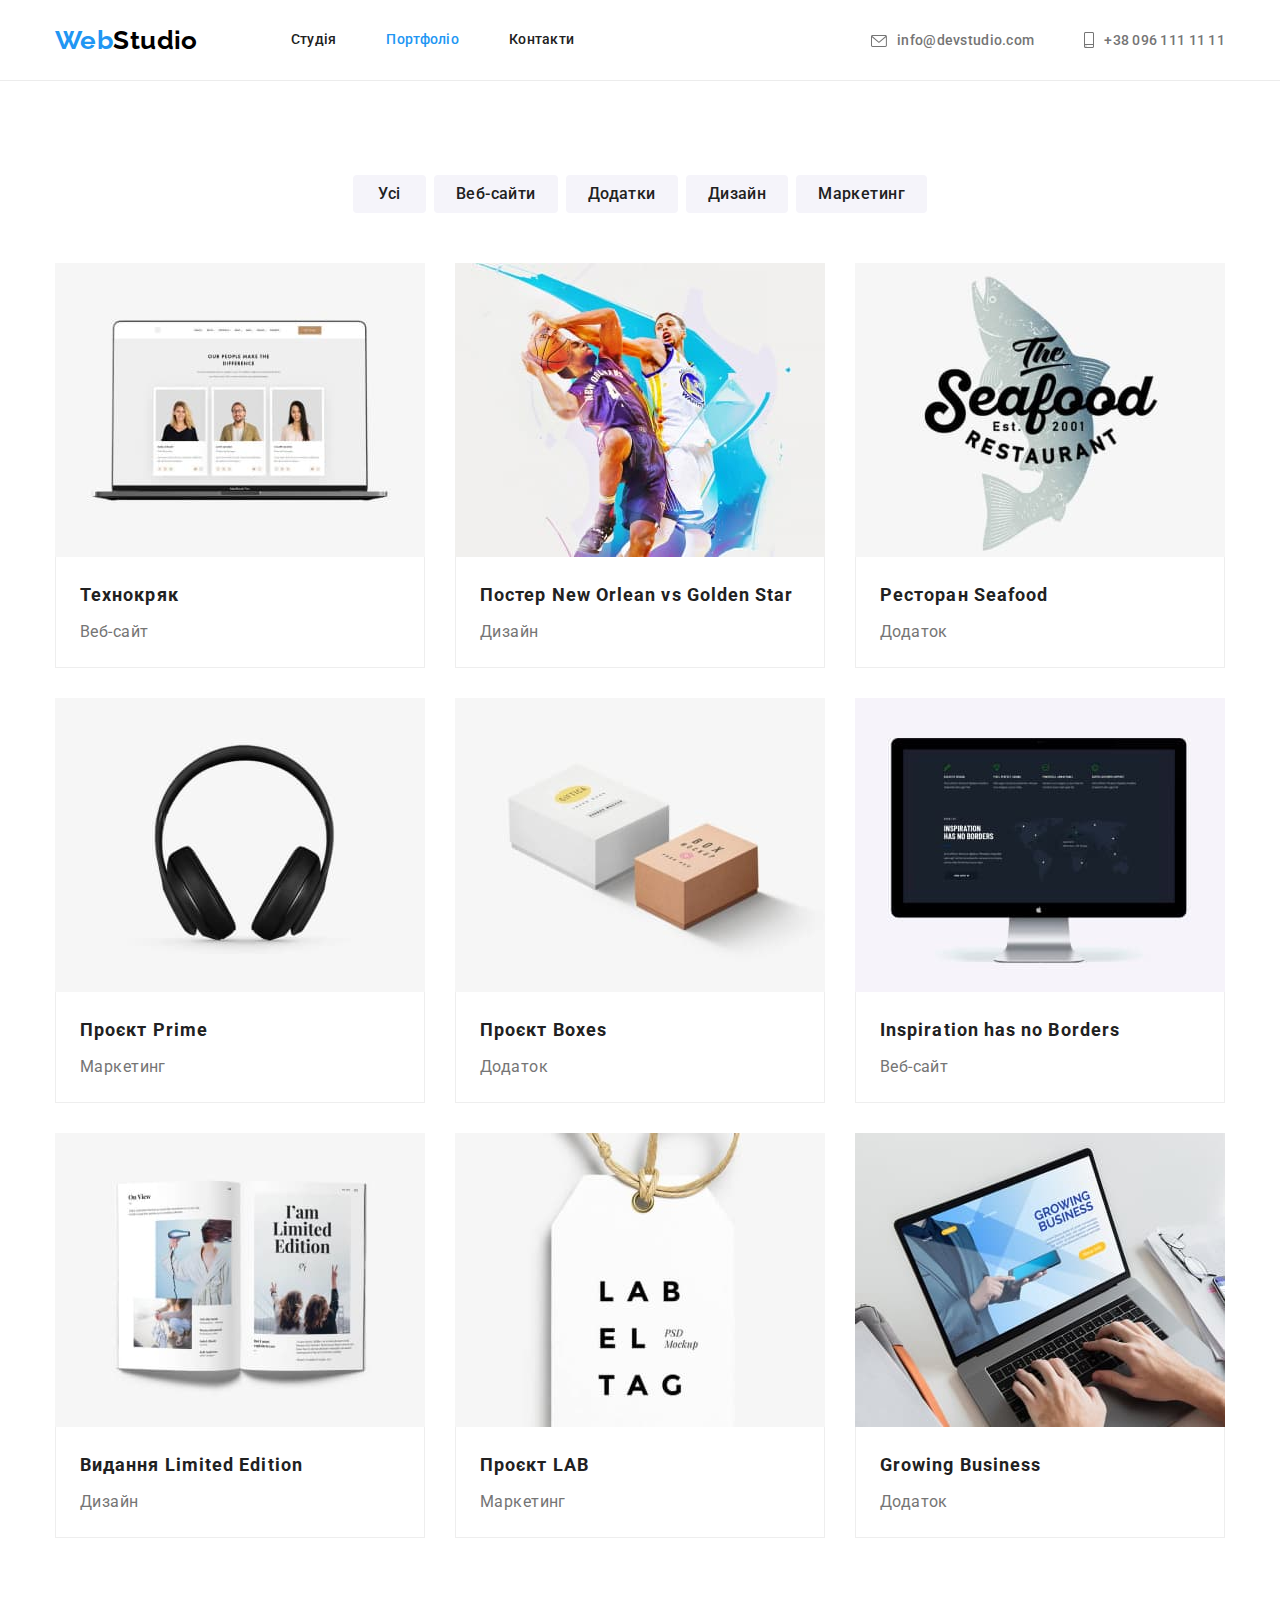
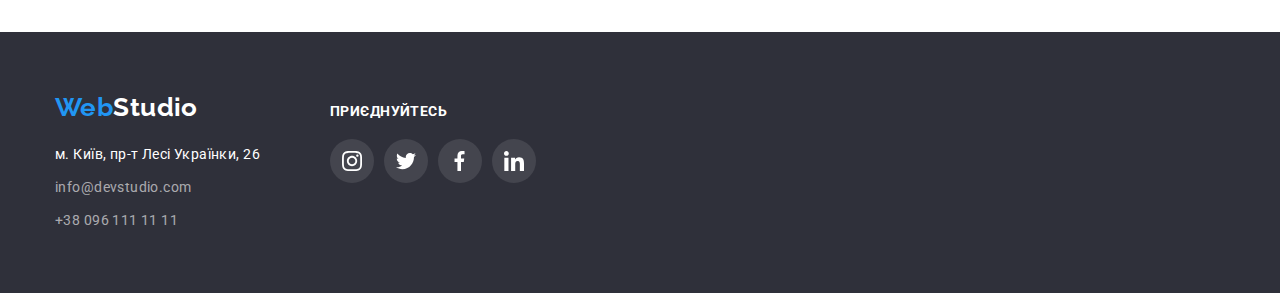
==== portfolio.html @ 3e680c1b "добавляет файлы с прошлой дз" ====
<!DOCTYPE html>
<html lang="uk">
  <head>
    <meta charset="UTF-8" />
    <meta http-equiv="X-UA-Compatible" content="IE=edge" />
    <meta name="viewport" content="width=device-width, initial-scale=1.0" />
    <title>Document</title>
    <link
      href="https://fonts.googleapis.com/css2?family=Raleway:wght@700&family=Roboto:wght@400;500;700;900&display=swap"
      rel="stylesheet"
    />
    <link
      rel="stylesheet"
      href="https://cdnjs.cloudflare.com/ajax/libs/modern-normalize/1.1.0/modern-normalize.min.css"
    />
    <link rel="stylesheet" href="./css/styles.css" />
  </head>
  <body>
    <!-- Хедер -->
    <header class="header">
      <div class="container flex-container">
        <nav class="navigation">
          <a href="./index.html" class="logo"><span class="accent">Web</span>Studio</a>
          <ul class="navigation-list list">
            <li class="navigation-link"><a href="./index.html" class="link">Студія</a></li>
            <li class="navigation-link"><a href="./portfolio.html" class="link current">Портфоліо</a></li>
            <li class="navigation-link"><a href="" class="link">Контакти</a></li>
          </ul>
        </nav>
        <ul class="contacts-list list">
          <li class="contacts-item">
            <a href="mailto:info@devstudio.com" class="link">
              <svg class="icon-mail" width="16" height="12">
                <use href="./images/icons.svg#icon-envelope"></use></svg>info@devstudio.com</a
            >
          </li>
          <li class="contacts-item">
            <a href="tel:+380961111111" class="link"
              ><svg class="icon-phone" width="10" height="16">
                <use href="./images/icons.svg#icon-smartphone"></use></svg>+38 096 111 11 11</a
            >
          </li>
        </ul>
      </div>
    </header>
    <!-- Основний контент сторінки -->
    <main>
      <section class="gallery section">
        <div class="container">
          <h1 class="gallery-title visually-hidden">Портфоліо</h1>
          <ul class="button-list list">
            <li class="button-item"><button type="button" class="button">Усі</button></li>
            <li class="button-item"><button type="button" class="button">Веб-сайти</button></li>
            <li class="button-item"><button type="button" class="button">Додатки</button></li>
            <li class="button-item"><button type="button" class="button">Дизайн</button></li>
            <li class="button-item"><button type="button" class="button">Маркетинг</button></li>
          </ul>
          <ul class="gallery-list list">
            <li class="gallery-card">
              <a class="link gallery-link" href="">
                <div class="card-body">
                  <img
                    src="./images/portfolio-gallery-1.jpg"
                    alt="ноутбук на якому включений сайт"
                    width="370"
                    class="image"
                  />
                  <div class="card-footer">
                    <h2 class="gallery-subtitle">Технокряк</h2>
                    <p class="gallery-text">Веб-сайт</p>
                  </div>
                </div></a
              >
            </li>
            <li class="gallery-card">
              <a class="link gallery-link" href="">
                <div class="card-body">
                  <img
                    src="./images/portfolio-gallery-2.jpg"
                    alt="два баскетболіста борються за м'яч"
                    width="370"
                    class="image"
                  />
                  <div class="card-footer">
                    <h2 class="gallery-subtitle">
                      Постер <span lang="en">New Orlean vs Golden Star</span>
                    </h2>
                    <p class="gallery-text">Дизайн</p>
                  </div>
                </div></a
              >
            </li>
            <li class="gallery-card">
              <a class="link gallery-link" href="">
                <div class="card-body">
                  <img
                    src="./images/portfolio-gallery-3.jpg"
                    alt="риба з лого ресторану сі фуд"
                    width="370"
                    class="image"
                  />
                  <div class="card-footer">
                    <h2 class="gallery-subtitle">Ресторан <span lang="en">Seafood</span></h2>
                    <p class="gallery-text">Додаток</p>
                  </div>
                </div></a
              >
            </li>
            <li class="gallery-card">
              <a class="link gallery-link" href="">
                <div class="card-body">
                  <img
                    src="./images/portfolio-gallery-4.jpg"
                    alt="чорні навушники"
                    width="370"
                    class="image"
                  />
                  <div class="card-footer">
                    <h2 class="gallery-subtitle">Проєкт <span lang="en">Prime</span></h2>
                    <p class="gallery-text">Маркетинг</p>
                  </div>
                </div></a
              >
            </li>
            <li class="gallery-card">
              <a class="link gallery-link" href="">
                <div class="card-body">
                  <img
                    src="./images/portfolio-gallery-5.jpg"
                    alt="біла та коричнева коробки"
                    width="370"
                    class="image"
                  />
                  <div class="card-footer">
                    <h2 class="gallery-subtitle">Проєкт <span lang="en">Boxes</span></h2>
                    <p class="gallery-text">Додаток</p>
                  </div>
                </div></a
              >
            </li>
            <li class="gallery-card">
              <a class="link gallery-link" href="">
                <div class="card-body">
                  <img
                    src="./images/portfolio-gallery-6.jpg"
                    alt="екран комп'ютера з включеним сайтом"
                    width="370"
                    class="image"
                  />
                  <div class="card-footer">
                    <h2 class="gallery-subtitle" lang="en">Inspiration has no Borders</h2>
                    <p class="gallery-text">Веб-сайт</p>
                  </div>
                </div></a
              >
            </li>
            <li class="gallery-card">
              <a class="link gallery-link" href="">
                <div class="card-body">
                  <img
                    src="./images/portfolio-gallery-7.jpg"
                    alt="журнал с картинками та заголовком лімітед едішн"
                    width="370"
                    class="image"
                  />
                  <div class="card-footer">
                    <h2 class="gallery-subtitle">Видання <span lang="en">Limited Edition</span></h2>
                    <p class="gallery-text">Дизайн</p>
                  </div>
                </div></a
              >
            </li>
            <li class="gallery-card">
              <a class="link gallery-link" href="">
                <div class="card-body">
                  <img
                    src="./images/portfolio-gallery-8.jpg"
                    alt="біла етикетка з надписом лейбл тег"
                    width="370"
                    class="image"
                  />
                  <div class="card-footer">
                    <h2 class="gallery-subtitle">Проєкт <span lang="en">LAB</span></h2>
                    <p class="gallery-text">Маркетинг</p>
                  </div>
                </div></a
              >
            </li>
            <li class="gallery-card">
              <a class="link gallery-link" href="">
                <div class="card-body">
                  <img
                    src="./images/portfolio-gallery-9.jpg"
                    alt="людина працює з додатком гроуін бізнесс на ноутбуці"
                    width="370"
                    class="image"
                  />
                  <div class="card-footer">
                    <h2 class="gallery-subtitle" lang="en">Growing Business</h2>
                    <p class="gallery-text">Додаток</p>
                  </div>
                </div></a
              >
            </li>
          </ul>
        </div>
      </section>
    </main>
    <!-- футер -->
    <footer class="footer">
      <div class="container">
        <div class="logo-adress">
          <a href="./" class="logo"><span class="accent">Web</span>Studio</a>
          <address class="adress">
            <ul class="adress-list list">
              <li class="adress-item">
                <a
                  href="https://goo.gl/maps/CPtrU1FHBa2aNyZL9"
                  target="_blank"
                  rel="noopener noreferrer nofollow"
                  class="link"
                  >м. Київ, пр-т Лесі Українки, 26</a
                >
              </li>
              <li class="adress-item">
                <a href="mailto:info@devstudio.com" class="link contact">info@devstudio.com</a>
              </li>
              <li class="adress-item">
                <a href="tel:+380961111111" class="link contact">+38 096 111 11 11</a>
              </li>
            </ul>
          </address>
        </div>
        <div class="social-links">
          <h2 class="footer-title">Приєднуйтесь</h2>
          <ul class="social-list list">
            <li class="social-media">
              <a href="" class="link footer-link" aria-label="Інстаграм">
                <span class="visually-hidden">Instagram</span>
                <svg class="icon" width="20" height="20">
                  <use href="./images/icons.svg#icon-instagram"></use>
                </svg>
              </a>
            </li>
            <li class="social-media">
              <a href="" class="link footer-link" aria-label="Твітер">
                <span class="visually-hidden">Twitter</span>
                <svg class="icon" width="20" height="20">
                  <use href="./images/icons.svg#icon-twitter"></use>
                </svg>
              </a>
            </li>
            <li class="social-media">
              <a href="" class="link footer-link" aria-label="Фейсбук">
                <span class="visually-hidden">Facebook</span>
                <svg class="icon" width="20" height="20">
                  <use href="./images/icons.svg#icon-facebook"></use>
                </svg>
              </a>
            </li>
            <li class="social-media">
              <a href="" class="link footer-link" aria-label="Лінкед-ін">
                <span class="visually-hidden">LinkedIn</span>
                <svg class="icon" width="20" height="20">
                  <use href="./images/icons.svg#icon-linkedin"></use>
                </svg>
              </a>
            </li>
          </ul>
        </div>
      </div>
    </footer>
  </body>
</html>
---- css/styles.css ----
/* primary text color #757575
 secondary text color #212121
 accent color #2196F3
 logo primary color #000000
 adress contacts color rgba(255, 255, 255, 0.6);  
 page white color #FFFFFF
 hero background #2F303A
 secondary background color #F5F4FA*/

:root {
  --primary-text-color: #757575;
  --secondary-text-color: #212121;
  --accent-color: #2196f3;
  --button-hover-color: #188ce8;
  --logo-primary-color: #000000;
  --page-white-color: #ffffff;
  --hero-background-color: #2f303a;
  --secondary-background-color: #f5f4fa;
  --adress-contacts-color: rgba(255, 255, 255, 0.6);
  --header-border-color: #ececec;
  --gallery-border-color: #eeeeee;
  --icons-color: #afb1b8;
}

/* УТІЛІТИ */
/* ---------------------------- */

body {
  font-family: 'Roboto', sans-serif;
  font-size: 14px;
  letter-spacing: 0.03em;
  color: var(--primary-text-color);
}

.link {
  text-decoration: none;
}

.navigation-link .link.current {
  color: var(--accent-color);
}

.container {
  width: 1200px;
  padding: 0 15px;
  margin: 0 auto;
}

.visually-hidden {
  position: absolute;
  white-space: nowrap;
  width: 1px;
  height: 1px;
  overflow: hidden;
  border: 0;
  padding: 0;
  clip: rect(0 0 0 0);
  clip-path: inset(50%);
  margin: -1px;
}

.image {
  display: block;
}

/* ---------------------------- */

.list {
  list-style: none;
  margin: 0;
  padding: 0;
}

.title {
  font-size: 36px;
  line-height: 1.17;
  text-align: center;
  color: var(--secondary-text-color);
}

.accent {
  color: var(--accent-color);
}

.button {
  font-family: inherit;
  font-weight: 700;
  font-size: 16px;
  line-height: 1.88;
  letter-spacing: 0.06em;
  color: var(--page-white-color);

  background-color: var(--accent-color);

  cursor: pointer;

  border: none;
  border-radius: 4px;
  padding: 10px 32px;
  min-width: 73px;
}

.section {
  padding-top: 94px;
  padding-bottom: 94px;
}

/* хедер */

.header {
  border-bottom: 1px solid var(--header-border-color);
}

.flex-container {
  display: flex;
  align-items: center;
  justify-content: space-between;
}

.logo {
  font-family: 'Raleway', sans-serif;
  font-weight: 700;
  font-size: 26px;
  line-height: 1.19;
  text-decoration: none;
  color: var(--logo-primary-color);
  margin-right: 93px;
}

.navigation {
  display: flex;
  align-items: center;
}

.navigation-list {
  display: flex;
}

.navigation-list .navigation-link + .navigation-link {
  margin-left: 50px;
}

.navigation-list .link {
  display: inline-block;
  font-weight: 500;
  line-height: 1.14;
  letter-spacing: 0.02em;
  color: var(--secondary-text-color);
  padding-top: 32px;
  padding-bottom: 32px;
}

.navigation-list .link:hover,
.navigation-list .link:focus {
  color: var(--accent-color);
}

.contacts-list {
  display: flex;
}

.contacts-list .contacts-item + .contacts-item {
  margin-left: 50px;
}

.contacts-list .link {
  font-weight: 500;
  font-size: 14px;
  line-height: 1.14;
  letter-spacing: 0.02em;
  color: inherit;
  padding-top: 32px;
  padding-bottom: 32px;
}

.contacts-list .link:hover,
.contacts-list .link:focus {
  color: var(--accent-color);
}

.icon-mail {
  fill: currentColor;
  margin-right: 10px;
  vertical-align: middle;
}

.icon-phone {
  fill: currentColor;
  margin-right: 10px;
  vertical-align: bottom;
}

/* герой */

.hero.section {
  background-color: var(--hero-background-color);
  text-align: center;
  padding-top: 200px;
  padding-bottom: 200px;
  background-image: linear-gradient(rgba(47, 48, 58, 0.4), rgba(47, 48, 58, 0.4)),
    url('../images/hero-background-image.jpg');
  max-width: 1600px;
  height: 600px;
  background-position: center;
  background-repeat: no-repeat;
  margin-right: auto;
  margin-left: auto;
}

.hero .container {
  padding: 0 252px;
}

.hero-title {
  font-weight: 900;
  font-size: 44px;
  line-height: 1.36;
  letter-spacing: 0.06em;
  text-transform: uppercase;
  color: var(--page-white-color);

  margin-top: 0;
  margin-bottom: 30px;
}

.hero .button {
  font-family: inherit;
  font-weight: 700;
  font-size: 16px;
  line-height: 1.88;
  letter-spacing: 0.06em;
  color: var(--page-white-color);

  background-color: var(--accent-color);
  box-shadow: 0px 4px 4px rgba(0, 0, 0, 0.15);

  cursor: pointer;
}

.hero .button:hover,
.hero .button:focus {
  background-color: var(--button-hover-color);
}

/* Секція наші переваги */

.thumb {
  height: 120px;
  background-color: var(--secondary-background-color);
  border-radius: 4px;
  margin-bottom: 30px;
  text-align: center;
  display: flex;
  justify-content: center;
  align-items: center;
}

.features-list {
  display: flex;
}

.features-list .features-item {
  width: calc((100% - 30px * 3) / 4);
}

.features-list .features-item + .features-item {
  margin-left: 30px;
}

.features-subtitle {
  font-size: inherit;
  line-height: 1.14;
  text-transform: uppercase;
  color: var(--secondary-text-color);

  margin-top: 0;
  margin-bottom: 10px;
}

.features-text {
  line-height: 1.71;
  margin: 0;
}

/* Секція чим ми займаємось */

.services.section {
  padding-top: 0;
  padding-bottom: 94px;
}

.services-title {
  margin-top: 0;
  margin-bottom: 50px;
}

.services-list {
  display: flex;
}

.services-list .services-item + .services-item {
  margin-left: 30px;
}

.services-image {
  display: block;
}

/* Секція наша команда */

.team {
  background-color: var(--secondary-background-color);
}

.team-title {
  margin-top: 0;
  margin-bottom: 50px;
}

.team-list {
  display: flex;
}
.team-list .team-card + .team-card {
  margin-left: 30px;
}

.team-card {
  width: calc((100% - (30 * 3)) / 4);
  box-shadow: 0px 1px 3px rgba(0, 0, 0, 0.12), 0px 1px 1px rgba(0, 0, 0, 0.14),
    0px 2px 1px rgba(0, 0, 0, 0.2);
}

.team-card .card-footer {
  padding: 30px 32px;
  background-color: var(--page-white-color);
  border-radius: 0 0 4px 4px;
}

.team-subtitle {
  font-weight: 500;
  font-size: 16px;
  line-height: 1.19;
  text-align: center;
  color: var(--secondary-text-color);

  margin-top: 0;
  margin-bottom: 10px;
}

.team .position {
  font-size: 16px;
  line-height: 1.19;
  text-align: center;
  margin: 0 0 16px 0;
}

.social-media .link {
  display: inline-block;
  display: flex;
  color: inherit;
  width: 44px;
  height: 44px;
  border-radius: 50%;
  justify-content: center;
  align-items: center;
  color: var(--icons-color);
}

.team-card .social-list {
  display: flex;
  justify-content: space-between;
}


.team-card .link:hover,
.team-card .link:focus {
  background-color: var(--accent-color);
  color: var(--page-white-color);
}

.team-card .icon {
  fill: currentColor;
}

/* постійні клієнти */

.clients-title {
  margin: 0;
  margin-bottom: 50px;
}

.companies-list {
  display: flex;
  justify-content: space-between;
}

.companies-list .link {
  display: inline-block;
  border: 1px solid var(--icons-color);
  border-radius: 4px;
  color: var(--icons-color);
  width: 170px;
  height: 92px;
  display: flex;
  justify-content: center;
  align-items: center;
}

.companies-list .link:hover,
.companies-list .link:focus {
  color: var(--accent-color);
  border-color: var(--accent-color);
}

.companies-list .icon {
  fill: currentColor;
}

/* футер */

.footer {
  background-color: var(--hero-background-color);
  padding-top: 60px;
  padding-bottom: 60px;
}

.footer .container {
  display: flex;
  align-items: baseline;
}

.social-links {
  margin-left: 70px;
}

.footer .logo {
  display: inline-block;
  color: var(--page-white-color);
  margin-bottom: 20px;
  margin-right: 0;
}

.adress .link {
  font-style: normal;
}

.adress .link.contact {
  color: var(--adress-contacts-color);
  line-height: 1.71;
}

.adress .link.contact:hover,
.adress .link.contact:focus {
  color: var(--accent-color);
}

.adress .link {
  color: var(--page-white-color);
  line-height: 1.71;
}

.adress .link:hover,
.adress .link:focus {
  color: var(--accent-color);
}

.adress-list .adress-item + .adress-item {
  margin-top: 9px;
}

.footer-title {
  font-size: inherit;
  line-height: calc(16 / 14);
  text-transform: uppercase;
  color: var(--page-white-color);
  margin: 0 0 20px 0;
}

.footer .social-list {
  display: flex;
}

.footer .social-media + .social-media {
  margin-left: 10px;
}

.social-media .link.footer-link {
  display: inline-block;
  display: flex;
  color: inherit;
  width: 44px;
  height: 44px;
  border-radius: 50%;
  justify-content: center;
  align-items: center;
  color: var(--page-white-color);
  background-color: rgba(255, 255, 255, 0.1);;
}

.social-media .link.footer-link:hover,
.social-media .link.footer-link:focus {
  background-color: var(--accent-color);
}

.footer .icon {
  fill: currentColor;
}

/* сторінка портфоліо */

/* Основний контент сторінки портфоліо */

.button-list {
  display: flex;
  justify-content: center;
  margin-bottom: 50px;
}

.button-list .button-item + .button-item {
  margin-left: 8px;
}

.gallery .button {
  font-weight: 500;
  line-height: 1.62;
  letter-spacing: inherit;
  color: var(--secondary-text-color);

  background-color: var(--secondary-background-color);

  padding: 6px 22px;
}

/* галерея карток */

.gallery-list {
  display: flex;
  flex-wrap: wrap;
}

.gallery-card {
  width: calc((100% - (30px * 2)) / 3);
}

.gallery-card:not(:nth-child(3n)) {
  margin-right: 30px;
}

.gallery-card:not(:nth-last-child(-n + 3)) {
  margin-bottom: 30px;
}

.gallery .card-footer {
  padding: 20px 24px;
  border-right: 1px solid var(--gallery-border-color);
  border-bottom: 1px solid var(--gallery-border-color);
  border-left: 1px solid var(--gallery-border-color);
}

.gallery .button:hover,
.gallery .button:focus {
  background-color: var(--accent-color);
  color: var(--page-white-color);
  box-shadow: 0px 3px 1px rgba(0, 0, 0, 0.1), 0px 1px 2px rgba(0, 0, 0, 0.08),
    0px 2px 2px rgba(0, 0, 0, 0.12);
}

.gallery-subtitle {
  font-size: 18px;
  line-height: 2;
  letter-spacing: 0.06em;
  color: var(--secondary-text-color);

  margin-top: 0;
  margin-bottom: 4px;
}

.gallery-text {
  font-size: 16px;
  line-height: 1.88;
  margin: 0;
  color: var(--primary-text-color);
}

.gallery-link:hover .card-body,
.gallery-link:focus .card-body {
  box-shadow: 0px 1px 1px rgba(0, 0, 0, 0.12), 0px 4px 4px rgba(0, 0, 0, 0.06),
    1px 4px 6px rgba(0, 0, 0, 0.16);
}
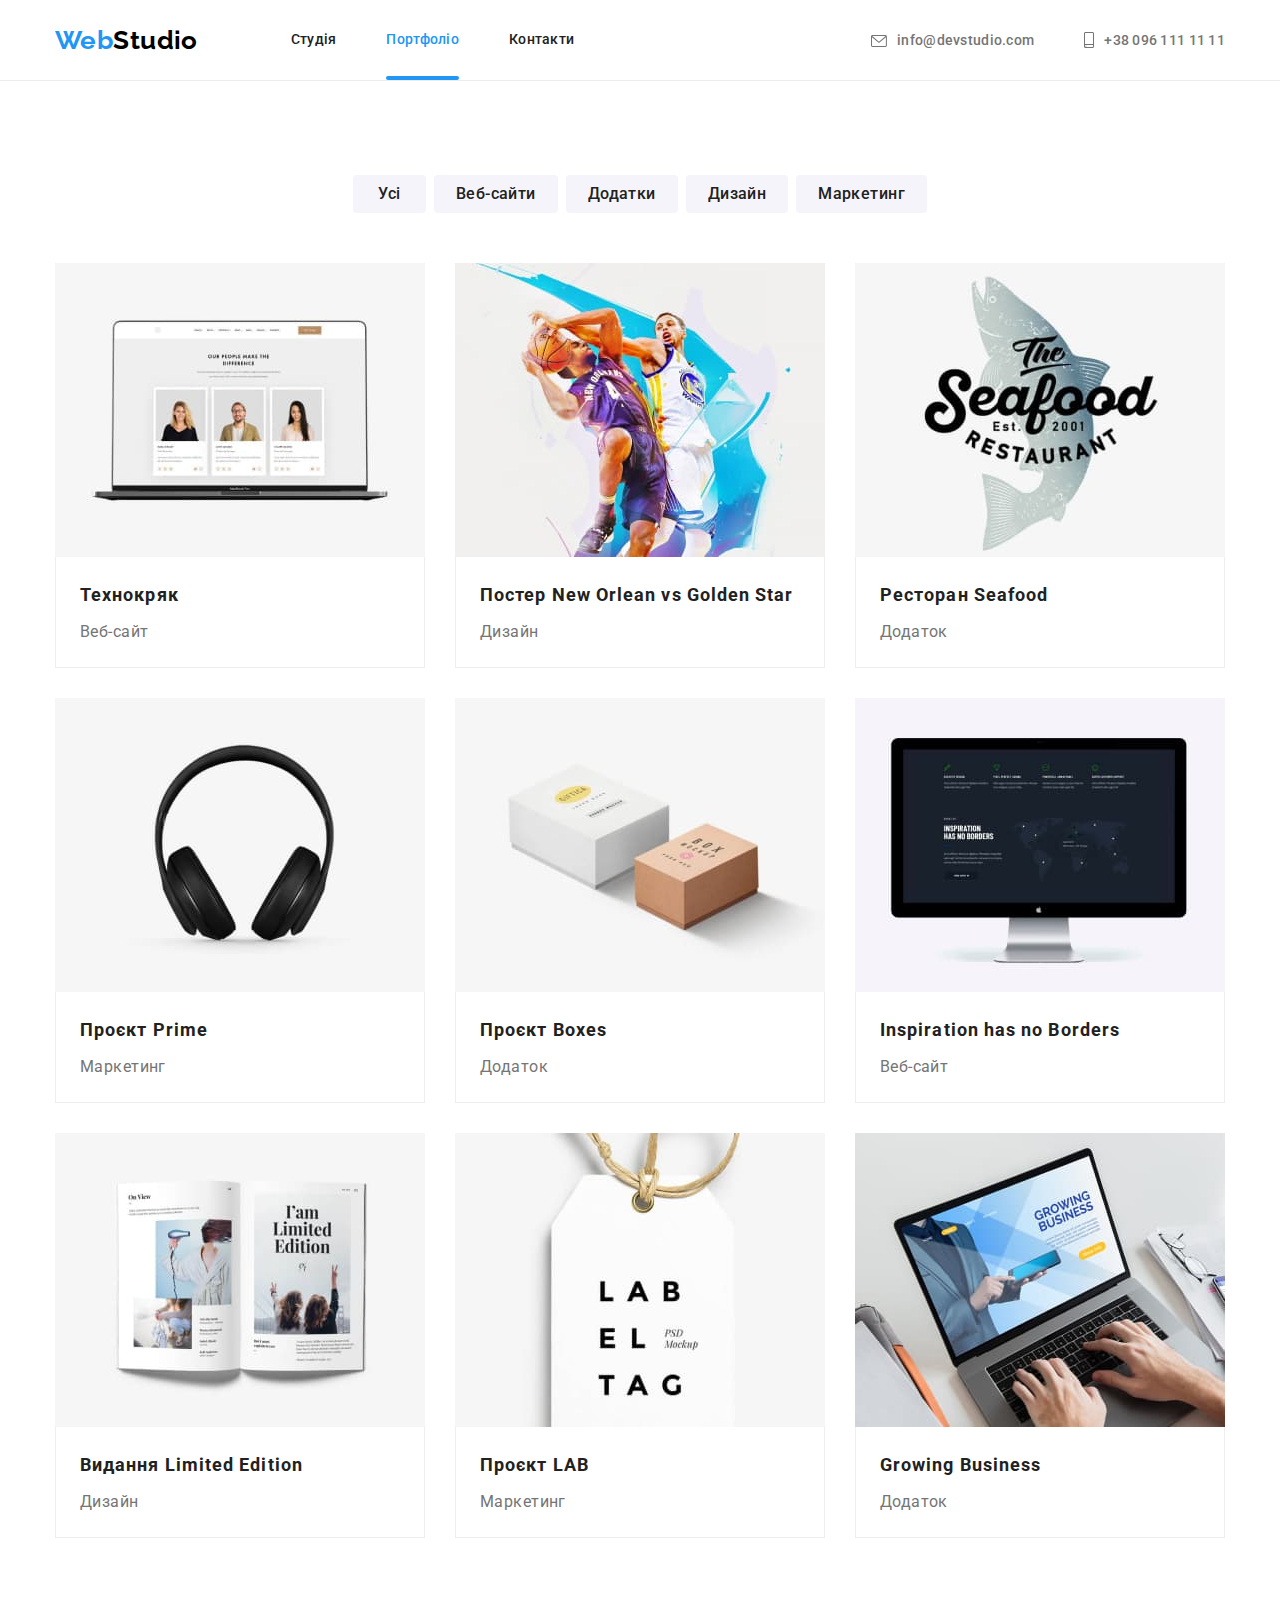
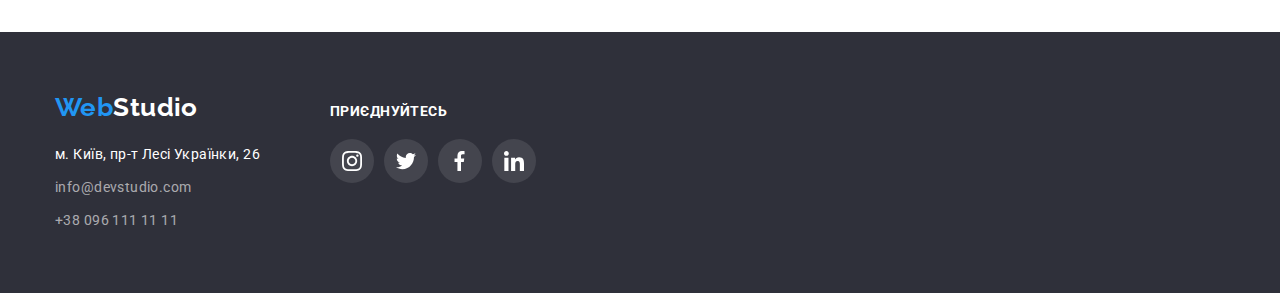
==== commit 51eb261f: "добавляет оверлей на карточки в портфолио" ====
--- a/portfolio.html
+++ b/portfolio.html
@@ -59,12 +59,17 @@
             <li class="gallery-card">
               <a class="link gallery-link" href="">
                 <div class="card-body">
-                  <img
-                    src="./images/portfolio-gallery-1.jpg"
-                    alt="ноутбук на якому включений сайт"
-                    width="370"
-                    class="image"
-                  />
+                    <div class="card-thumb">
+                      <img
+                        src="./images/portfolio-gallery-1.jpg"
+                        alt="ноутбук на якому включений сайт"
+                        width="370"
+                        class="image"
+                      />
+                      <p class="card-overlay">
+                        Ресурс пропонує комплексні пропозиції з різним рівнем функціоналу та сервісів. Все це дозволить відвідувачу отримати вичерпні відомості про компанію чи приватну особу.
+                      </p>
+                    </div>
                   <div class="card-footer">
                     <h2 class="gallery-subtitle">Технокряк</h2>
                     <p class="gallery-text">Веб-сайт</p>
@@ -75,12 +80,17 @@
             <li class="gallery-card">
               <a class="link gallery-link" href="">
                 <div class="card-body">
-                  <img
-                    src="./images/portfolio-gallery-2.jpg"
-                    alt="два баскетболіста борються за м'яч"
-                    width="370"
-                    class="image"
-                  />
+                    <div class="card-thumb">
+                      <img
+                        src="./images/portfolio-gallery-2.jpg"
+                        alt="два баскетболіста борються за м'яч"
+                        width="370"
+                        class="image"
+                      />
+                      <p class="card-overlay">
+                        Ресурс пропонує комплексні пропозиції з різним рівнем функціоналу та сервісів. Все це дозволить відвідувачу отримати вичерпні відомості про компанію чи приватну особу.
+                      </p>
+                    </div>
                   <div class="card-footer">
                     <h2 class="gallery-subtitle">
                       Постер <span lang="en">New Orlean vs Golden Star</span>
@@ -93,12 +103,17 @@
             <li class="gallery-card">
               <a class="link gallery-link" href="">
                 <div class="card-body">
-                  <img
-                    src="./images/portfolio-gallery-3.jpg"
-                    alt="риба з лого ресторану сі фуд"
-                    width="370"
-                    class="image"
-                  />
+                    <div class="card-thumb">
+                      <img
+                        src="./images/portfolio-gallery-3.jpg"
+                        alt="риба з лого ресторану сі фуд"
+                        width="370"
+                        class="image"
+                      />
+                      <p class="card-overlay">
+                        Ресурс пропонує комплексні пропозиції з різним рівнем функціоналу та сервісів. Все це дозволить відвідувачу отримати вичерпні відомості про компанію чи приватну особу.
+                      </p>
+                    </div>
                   <div class="card-footer">
                     <h2 class="gallery-subtitle">Ресторан <span lang="en">Seafood</span></h2>
                     <p class="gallery-text">Додаток</p>
@@ -109,12 +124,17 @@
             <li class="gallery-card">
               <a class="link gallery-link" href="">
                 <div class="card-body">
-                  <img
-                    src="./images/portfolio-gallery-4.jpg"
-                    alt="чорні навушники"
-                    width="370"
-                    class="image"
-                  />
+                    <div class="card-thumb">
+                      <img
+                        src="./images/portfolio-gallery-4.jpg"
+                        alt="чорні навушники"
+                        width="370"
+                        class="image"
+                      />
+                      <p class="card-overlay">
+                        Ресурс пропонує комплексні пропозиції з різним рівнем функціоналу та сервісів. Все це дозволить відвідувачу отримати вичерпні відомості про компанію чи приватну особу.
+                      </p>
+                    </div>
                   <div class="card-footer">
                     <h2 class="gallery-subtitle">Проєкт <span lang="en">Prime</span></h2>
                     <p class="gallery-text">Маркетинг</p>
@@ -125,12 +145,17 @@
             <li class="gallery-card">
               <a class="link gallery-link" href="">
                 <div class="card-body">
-                  <img
-                    src="./images/portfolio-gallery-5.jpg"
-                    alt="біла та коричнева коробки"
-                    width="370"
-                    class="image"
-                  />
+                    <div class="card-thumb">
+                      <img
+                        src="./images/portfolio-gallery-5.jpg"
+                        alt="біла та коричнева коробки"
+                        width="370"
+                        class="image"
+                      />
+                      <p class="card-overlay">
+                        Ресурс пропонує комплексні пропозиції з різним рівнем функціоналу та сервісів. Все це дозволить відвідувачу отримати вичерпні відомості про компанію чи приватну особу.
+                      </p>
+                    </div>
                   <div class="card-footer">
                     <h2 class="gallery-subtitle">Проєкт <span lang="en">Boxes</span></h2>
                     <p class="gallery-text">Додаток</p>
@@ -141,12 +166,17 @@
             <li class="gallery-card">
               <a class="link gallery-link" href="">
                 <div class="card-body">
-                  <img
-                    src="./images/portfolio-gallery-6.jpg"
-                    alt="екран комп'ютера з включеним сайтом"
-                    width="370"
-                    class="image"
-                  />
+                  <div class="card-thumb">
+                    <img
+                      src="./images/portfolio-gallery-6.jpg"
+                      alt="екран комп'ютера з включеним сайтом"
+                      width="370"
+                      class="image"
+                    />
+                    <p class="card-overlay">
+                      Ресурс пропонує комплексні пропозиції з різним рівнем функціоналу та сервісів. Все це дозволить відвідувачу отримати вичерпні відомості про компанію чи приватну особу.
+                    </p>
+                  </div>
                   <div class="card-footer">
                     <h2 class="gallery-subtitle" lang="en">Inspiration has no Borders</h2>
                     <p class="gallery-text">Веб-сайт</p>
@@ -157,12 +187,17 @@
             <li class="gallery-card">
               <a class="link gallery-link" href="">
                 <div class="card-body">
-                  <img
-                    src="./images/portfolio-gallery-7.jpg"
-                    alt="журнал с картинками та заголовком лімітед едішн"
-                    width="370"
-                    class="image"
-                  />
+                  <div class="card-thumb">
+                    <img
+                      src="./images/portfolio-gallery-7.jpg"
+                      alt="журнал с картинками та заголовком  лімітед едішн"
+                      width="370"
+                      class="image"
+                    />
+                    <p class="card-overlay">
+                      Ресурс пропонує комплексні пропозиції з різним рівнем функціоналу та сервісів. Все це дозволить відвідувачу отримати вичерпні відомості про компанію чи приватну особу.
+                    </p>
+                  </div>
                   <div class="card-footer">
                     <h2 class="gallery-subtitle">Видання <span lang="en">Limited Edition</span></h2>
                     <p class="gallery-text">Дизайн</p>
@@ -173,12 +208,17 @@
             <li class="gallery-card">
               <a class="link gallery-link" href="">
                 <div class="card-body">
-                  <img
-                    src="./images/portfolio-gallery-8.jpg"
-                    alt="біла етикетка з надписом лейбл тег"
-                    width="370"
-                    class="image"
-                  />
+                  <div class="card-thumb">
+                    <img
+                      src="./images/portfolio-gallery-8.jpg"
+                      alt="біла етикетка з надписом лейбл тег"
+                      width="370"
+                      class="image"
+                    />
+                    <p class="card-overlay">
+                      Ресурс пропонує комплексні пропозиції з різним рівнем функціоналу та сервісів. Все це дозволить відвідувачу отримати вичерпні відомості про компанію чи приватну особу.
+                    </p>
+                  </div>
                   <div class="card-footer">
                     <h2 class="gallery-subtitle">Проєкт <span lang="en">LAB</span></h2>
                     <p class="gallery-text">Маркетинг</p>
@@ -189,12 +229,17 @@
             <li class="gallery-card">
               <a class="link gallery-link" href="">
                 <div class="card-body">
-                  <img
-                    src="./images/portfolio-gallery-9.jpg"
-                    alt="людина працює з додатком гроуін бізнесс на ноутбуці"
-                    width="370"
-                    class="image"
-                  />
+                  <div class="card-thumb">
+                    <img
+                      src="./images/portfolio-gallery-9.jpg"
+                      alt="людина працює з додатком гроуін  бізнесс на ноутбуці"
+                      width="370"
+                      class="image"
+                    />
+                    <p class="card-overlay">
+                      Ресурс пропонує комплексні пропозиції з різним рівнем функціоналу та сервісів. Все це дозволить відвідувачу отримати вичерпні відомості про компанію чи приватну особу.
+                    </p>
+                  </div>
                   <div class="card-footer">
                     <h2 class="gallery-subtitle" lang="en">Growing Business</h2>
                     <p class="gallery-text">Додаток</p>
--- a/css/styles.css
+++ b/css/styles.css
@@ -20,13 +20,16 @@
   --header-border-color: #ececec;
   --gallery-border-color: #eeeeee;
   --icons-color: #afb1b8;
+  --overlay-color: rgba(33, 150, 243, 0.9);
+
+  --timing-function: cubic-bezier(0.4, 0, 0.2, 1);
 }
 
 /* УТІЛІТИ */
 /* ---------------------------- */
 
 body {
-  font-family: 'Roboto', sans-serif;
+  font-family: "Roboto", sans-serif;
   font-size: 14px;
   letter-spacing: 0.03em;
   color: var(--primary-text-color);
@@ -38,6 +41,19 @@
 
 .navigation-link .link.current {
   color: var(--accent-color);
+}
+
+.link.current::after {
+  position: absolute;
+  bottom: 0;
+  left: 0;
+  border-radius: 2px;
+
+  content: "";
+  display: block;
+  width: 100%;
+  height: 4px;
+  background-color: var(--accent-color);
 }
 
 .container {
@@ -118,7 +134,7 @@
 }
 
 .logo {
-  font-family: 'Raleway', sans-serif;
+  font-family: "Raleway", sans-serif;
   font-weight: 700;
   font-size: 26px;
   line-height: 1.19;
@@ -134,6 +150,10 @@
 
 .navigation-list {
   display: flex;
+}
+
+.navigation-link {
+  position: relative;
 }
 
 .navigation-list .navigation-link + .navigation-link {
@@ -148,6 +168,8 @@
   color: var(--secondary-text-color);
   padding-top: 32px;
   padding-bottom: 32px;
+
+  transition: color 250ms var(--timing-function);
 }
 
 .navigation-list .link:hover,
@@ -171,6 +193,8 @@
   color: inherit;
   padding-top: 32px;
   padding-bottom: 32px;
+
+  transition: color 250ms var(--timing-function);
 }
 
 .contacts-list .link:hover,
@@ -197,8 +221,11 @@
   text-align: center;
   padding-top: 200px;
   padding-bottom: 200px;
-  background-image: linear-gradient(rgba(47, 48, 58, 0.4), rgba(47, 48, 58, 0.4)),
-    url('../images/hero-background-image.jpg');
+  background-image: linear-gradient(
+      rgba(47, 48, 58, 0.4),
+      rgba(47, 48, 58, 0.4)
+    ),
+    url("../images/hero-background-image.jpg");
   max-width: 1600px;
   height: 600px;
   background-position: center;
@@ -235,6 +262,8 @@
   box-shadow: 0px 4px 4px rgba(0, 0, 0, 0.15);
 
   cursor: pointer;
+
+  transition: background-color 250ms var(--timing-function);
 }
 
 .hero .button:hover,
@@ -292,6 +321,27 @@
 .services-title {
   margin-top: 0;
   margin-bottom: 50px;
+}
+
+.services-item {
+  position: relative;
+}
+
+.services-subtitle {
+  position: absolute;
+  bottom: 0;
+  left: 0;
+  width: 100%;
+
+  font-size: inherit;
+  line-height: calc(16 / 14);
+  text-transform: uppercase;
+  color: var(--page-white-color);
+  text-align: center;
+  margin: 0;
+  padding-top: 27px;
+  padding-bottom: 27px;
+  background-color: rgba(47, 48, 58, 0.8);
 }
 
 .services-list {
@@ -364,13 +414,15 @@
   justify-content: center;
   align-items: center;
   color: var(--icons-color);
+
+  transition: color 250ms var(--timing-function),
+    background-color 250ms var(--timing-function);
 }
 
 .team-card .social-list {
   display: flex;
   justify-content: space-between;
 }
-
 
 .team-card .link:hover,
 .team-card .link:focus {
@@ -404,6 +456,9 @@
   display: flex;
   justify-content: center;
   align-items: center;
+
+  transition: color 250ms var(--timing-function),
+    border-color 250ms var(--timing-function);
 }
 
 .companies-list .link:hover,
@@ -457,6 +512,8 @@
 .adress .link {
   color: var(--page-white-color);
   line-height: 1.71;
+
+  transition: color 250ms var(--timing-function);
 }
 
 .adress .link:hover,
@@ -494,7 +551,7 @@
   justify-content: center;
   align-items: center;
   color: var(--page-white-color);
-  background-color: rgba(255, 255, 255, 0.1);;
+  background-color: rgba(255, 255, 255, 0.1);
 }
 
 .social-media .link.footer-link:hover,
@@ -529,6 +586,17 @@
   background-color: var(--secondary-background-color);
 
   padding: 6px 22px;
+
+  transition: background-color 250ms var(--timing-function), 
+  color 250ms var(--timing-function), box-shadow 250ms var(--timing-function);
+}
+
+.gallery .button:hover,
+.gallery .button:focus {
+  background-color: var(--accent-color);
+  color: var(--page-white-color);
+  box-shadow: 0px 3px 1px rgba(0, 0, 0, 0.1), 0px 1px 2px rgba(0, 0, 0, 0.08),
+    0px 2px 2px rgba(0, 0, 0, 0.12);
 }
 
 /* галерея карток */
@@ -548,6 +616,33 @@
 
 .gallery-card:not(:nth-last-child(-n + 3)) {
   margin-bottom: 30px;
+}
+
+.card-body {
+  transition: box-shadow 250ms var(--timing-function);
+}
+
+.gallery-card .card-thumb {
+  position: relative;
+  overflow: hidden;
+}
+
+.gallery-card .card-overlay {
+  position: absolute;
+  top: 0;
+  right: 0;
+  transform: translateY(100%);
+
+  font-size: 18px;
+  line-height: calc(28/18);
+  color: var(--page-white-color);
+  padding: 63px 24px;
+  margin: 0;
+  background-color: var(--overlay-color);
+  height: 100%;
+  width: 100%;
+
+  transition: transform 250ms var(--timing-function);
 }
 
 .gallery .card-footer {
@@ -557,14 +652,6 @@
   border-left: 1px solid var(--gallery-border-color);
 }
 
-.gallery .button:hover,
-.gallery .button:focus {
-  background-color: var(--accent-color);
-  color: var(--page-white-color);
-  box-shadow: 0px 3px 1px rgba(0, 0, 0, 0.1), 0px 1px 2px rgba(0, 0, 0, 0.08),
-    0px 2px 2px rgba(0, 0, 0, 0.12);
-}
-
 .gallery-subtitle {
   font-size: 18px;
   line-height: 2;
@@ -587,3 +674,8 @@
   box-shadow: 0px 1px 1px rgba(0, 0, 0, 0.12), 0px 4px 4px rgba(0, 0, 0, 0.06),
     1px 4px 6px rgba(0, 0, 0, 0.16);
 }
+
+.gallery-link:hover .card-overlay,
+.gallery-link:focus .card-overlay {
+  transform: translateY(0%);
+}